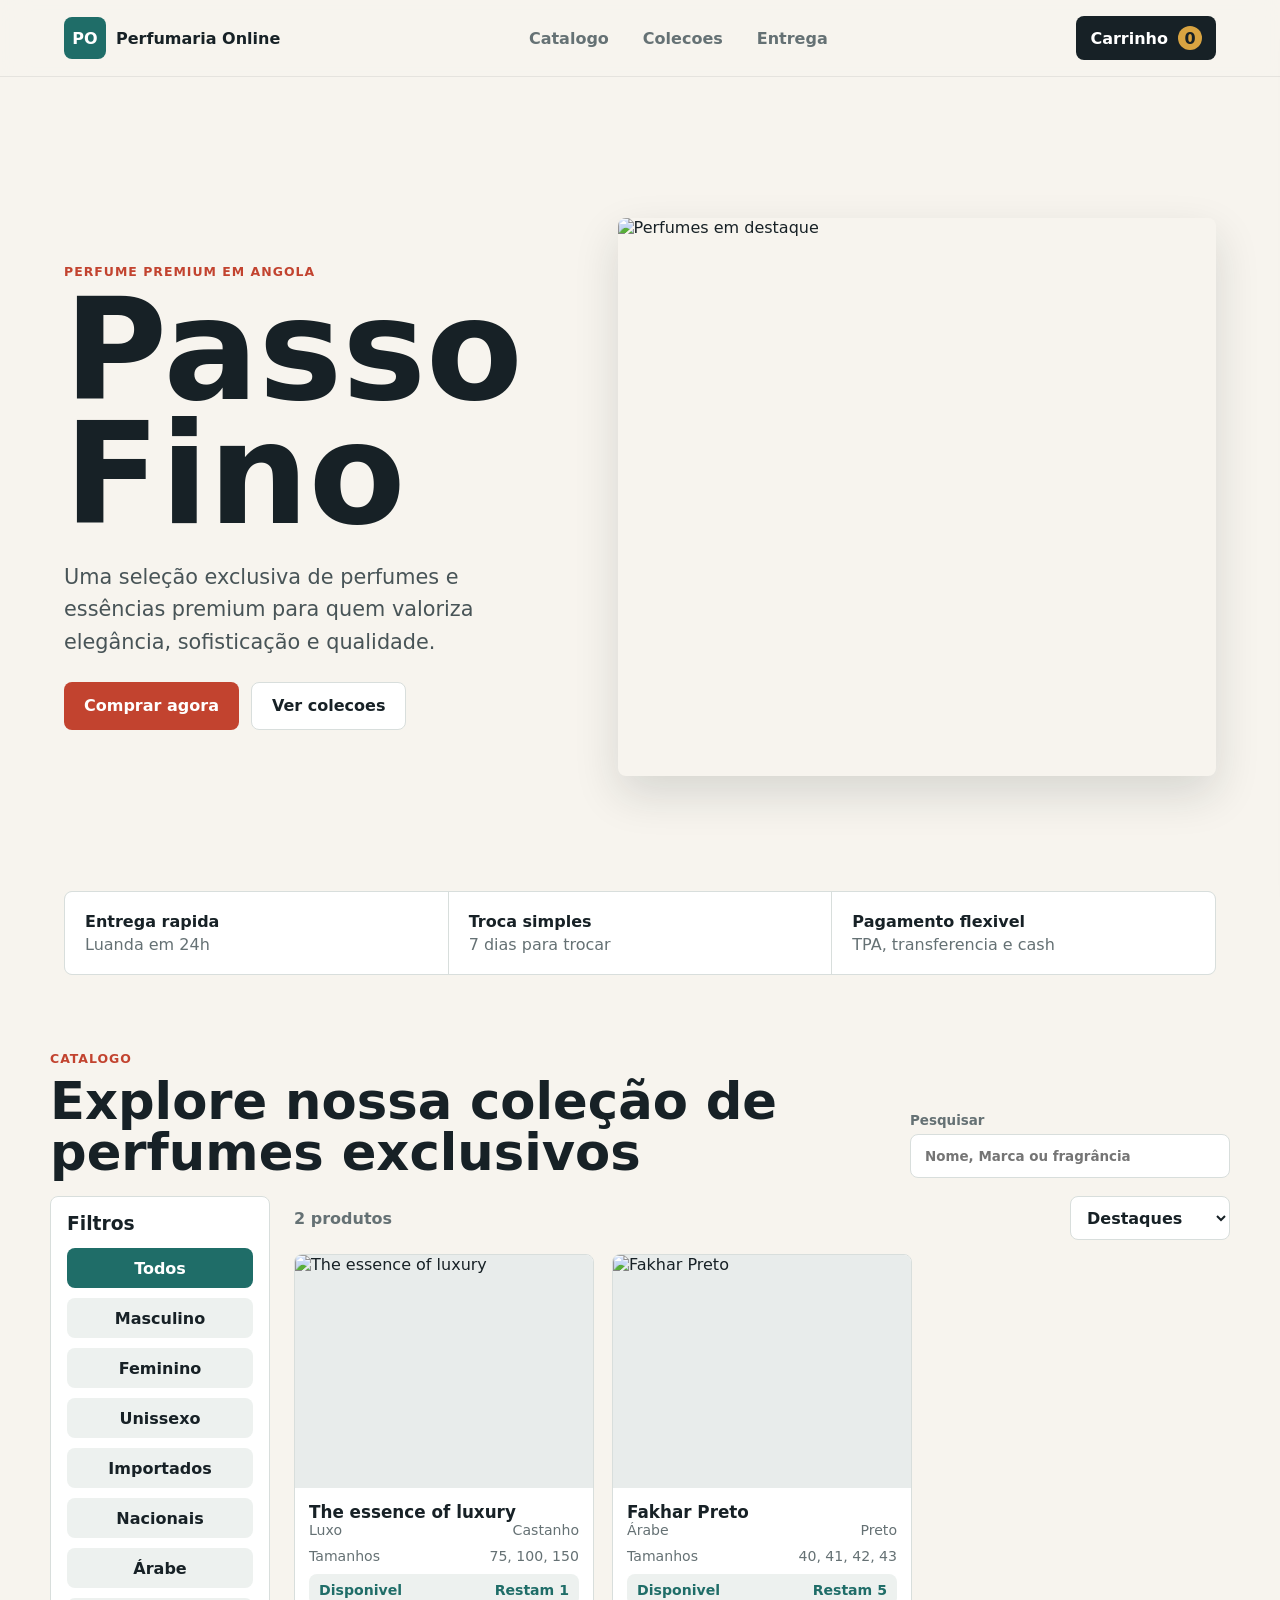
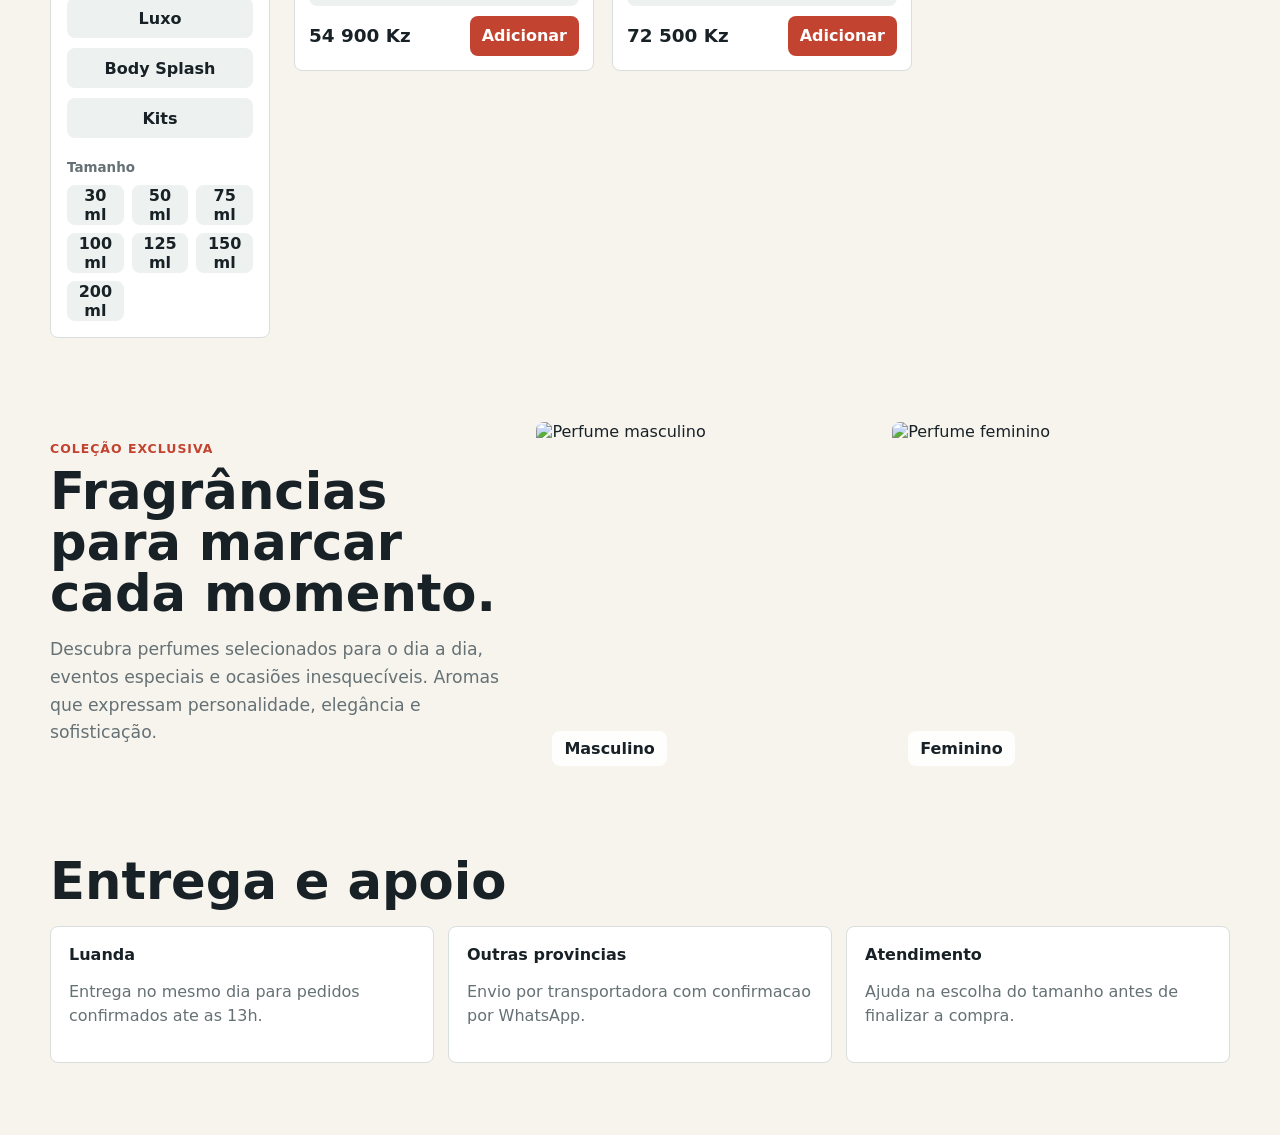
==== cria-um-site-de-venda-online/index.html @ bb4bacbf "Add files via upload" ====
<!doctype html>
<html lang="pt">
  <head>
    <meta charset="utf-8" />
    <meta name="viewport" content="width=device-width, initial-scale=1" />
    <title>Perfumaria Online | Loja online de Perfume</title>
    <link rel="preconnect" href="https://images.unsplash.com" />
    <link rel="stylesheet" href="styles.css" />
  </head>
  <body>
    <header class="site-header">
      <a class="brand" href="#inicio" aria-label="Perfumaria Online - Voltar para o início">
        <span class="brand-mark">PO</span>
        <span>Perfumaria Online</span>
      </a>

      <nav class="main-nav" aria-label="Navegacao principal">
        <a href="#catalogo">Catalogo</a>
        <a href="#colecoes">Colecoes</a>
        <a href="#entrega">Entrega</a>
      </nav>

      <button class="cart-button" type="button" aria-label="Abrir carrinho">
        <span>Carrinho</span>
        <strong id="cartCount">0</strong>
      </button>
    </header>

    <main id="inicio">
      <section class="hero" aria-labelledby="heroTitle">
        <div class="hero-copy">
          <p class="eyebrow">Perfume premium em Angola</p>
          <h1 id="heroTitle">Passo Fino</h1>
          <p>
            Uma seleção exclusiva de perfumes e essências premium para quem valoriza 
            elegância, sofisticação e qualidade.
          </p>
          <div class="hero-actions">
            <a class="primary-action" href="#catalogo">Comprar agora</a>
            <a class="secondary-action" href="#colecoes">Ver colecoes</a>
          </div>
        </div>
        <div class="hero-media" aria-label="Destaque de Perfumes">
          <img
            src="https://images.unsplash.com/photo-1592945403244-b3fbafd7f539?auto=format&fit=crop&w=1200&q=85"
            alt="Perfumes em destaque"
          />
        </div>
      </section>

      <section class="trust-strip" aria-label="Beneficios da loja">
        <div>
          <strong>Entrega rapida</strong>
          <span>Luanda em 24h</span>
        </div>
        <div>
          <strong>Troca simples</strong>
          <span>7 dias para trocar</span>
        </div>
        <div>
          <strong>Pagamento flexivel</strong>
          <span>TPA, transferencia e cash</span>
        </div>
      </section>

      <section class="section-head" id="catalogo">
        <div>
          <p class="eyebrow">Catalogo</p>
          <h2>Explore nossa coleção de perfumes exclusivos</h2>
        </div>
        <label class="search-box">
          <span>Pesquisar</span>
          <input id="searchInput" type="search" placeholder="Nome, Marca ou fragrância" />
        </label>
      </section>

      <section class="shop-layout">
        <aside class="filters" aria-label="Filtros de produtos">
          <h3>Filtros</h3>
          <div class="filter-group" id="categoryFilters">
            <button class="filter is-active" type="button" data-category="Todos">Todos</button>
            <button class="filter" type="button" data-category="Masculino">Masculino</button>
            <button class="filter" type="button" data-category="Feminino">Feminino</button>
            <button class="filter" type="button" data-category="Unissexo">Unissexo</button>
            <button class="filter" type="button" data-category="Importados">Importados</button>
            <button class="filter" type="button" data-category="Nacionais">Nacionais</button>
            <button class="filter" type="button" data-category="Árabe">Árabe</button>
            <button class="filter" type="button" data-category="Luxo">Luxo</button>
            <button class="filter" type="button" data-category="Body Splash">Body Splash</button>
            <button class="filter" type="button" data-category="Kits">Kits</button>
          </div>

          <div class="filter-block">
            <span>Tamanho</span>
            <div class="size-grid" id="sizeFilters">
              <button type="button" data-size="30">30 ml</button>
              <button type="button" data-size="50">50 ml</button>
              <button type="button" data-size="75">75 ml</button>
              <button type="button" data-size="100">100 ml</button>
              <button type="button" data-size="125">125 ml</button>
              <button type="button" data-size="150">150 ml</button>
              <button type="button" data-size="200">200 ml</button>
            </div>
          </div>
        </aside>

        <div>
          <div class="catalog-toolbar">
            <span id="resultCount">0 produtos</span>
            <select id="sortSelect" aria-label="Ordenar produtos">
              <option value="featured">Destaques</option>
              <option value="low">Menor preco</option>
              <option value="high">Maior preco</option>
            </select>
          </div>
          <div class="product-grid" id="productGrid" aria-live="polite"></div>
        </div>
      </section>

      <section class="collections" id="colecoes">
        <div class="collection-copy">
          <p class="eyebrow">Coleção Exclusiva</p>
          <h2>Fragrâncias para marcar cada momento.</h2>
          <p>
            Descubra perfumes selecionados para o dia a dia, eventos especiais
      e ocasiões inesquecíveis. Aromas que expressam personalidade,
      elegância e sofisticação.
          </p>
        </div>
        <div class="collection-grid">
          <article>
            <img
              src="https://images.unsplash.com/photo-1592945403244-b3fbafd7f539?auto=format&fit=crop&w=700&q=85"
              alt="Perfume masculino"
            />
            <span>Masculino</span>
          </article>
          <article>
            <img
              src="https://static.stealthelook.com.br/wp-content/uploads/2024/06/perfumes-femininos-importados-mais-vendidos-beleza-fragrancia-perfume-steal-the-look-8-20240620142622.webp"
              alt="Perfume feminino"
            />
            <span>Feminino</span>
          </article>
        </div>
      </section>

      <section class="delivery" id="entrega">
        <h2>Entrega e apoio</h2>
        <div class="delivery-grid">
          <div>
            <strong>Luanda</strong>
            <p>Entrega no mesmo dia para pedidos confirmados ate as 13h.</p>
          </div>
          <div>
            <strong>Outras provincias</strong>
            <p>Envio por transportadora com confirmacao por WhatsApp.</p>
          </div>
          <div>
            <strong>Atendimento</strong>
            <p>Ajuda na escolha do tamanho antes de finalizar a compra.</p>
          </div>
        </div>
      </section>
    </main>

    <aside class="cart-panel" id="cartPanel" aria-hidden="true" aria-label="Carrinho de compras">
      <div class="cart-panel__head">
        <h2>Carrinho</h2>
        <button class="icon-button" id="closeCart" type="button" aria-label="Fechar carrinho">x</button>
      </div>
      <div class="cart-items" id="cartItems"></div>
      <div class="cart-empty" id="cartEmpty">O carrinho ainda esta vazio.</div>
      <div class="cart-total">
        <span>Total</span>
        <strong id="cartTotal">0 Kz</strong>
      </div>
      <form class="payment-form" id="paymentForm">
        <div class="payment-box">
          <strong>Pagamento por Express</strong>
          <span>Envie o total para o numero 933 135 998 e carregue o comprovativo.</span>
        </div>
        <label>
          <span>Nome do cliente</span>
          <input id="customerName" type="text" placeholder="O seu nome" required />
        </label>
        <label>
          <span>Telefone</span>
          <input id="customerPhone" type="tel" placeholder="9xx xxx xxx" required />
        </label>
        <label>
          <span>Comprovativo de pagamento</span>
          <input id="paymentProof" type="file" accept="image/*,.pdf" required />
        </label>
        <p class="form-alert form-success" id="paymentAlert" role="status"></p>
        <button class="checkout-button" type="submit">Finalizar pedido</button>
      </form>
    </aside>
    <div class="overlay" id="overlay"></div>

    <script src="script.js"></script>
  </body>
</html>
---- cria-um-site-de-venda-online/styles.css ----
:root {
  --ink: #172126;
  --muted: #657174;
  --line: #d8dedc;
  --paper: #f7f4ee;
  --surface: #ffffff;
  --accent: #c2432f;
  --accent-dark: #8f2c20;
  --teal: #1f6d68;
  --gold: #d9a441;
  --shadow: 0 18px 45px rgba(23, 33, 38, 0.14);
}

* {
  box-sizing: border-box;
}

html {
  scroll-behavior: smooth;
}

body {
  margin: 0;
  font-family: Inter, ui-sans-serif, system-ui, -apple-system, BlinkMacSystemFont, "Segoe UI", sans-serif;
  color: var(--ink);
  background: var(--paper);
}

button,
input,
select {
  font: inherit;
}

button,
a {
  -webkit-tap-highlight-color: transparent;
}

img {
  display: block;
  max-width: 100%;
}

.site-header {
  position: sticky;
  top: 0;
  z-index: 10;
  display: grid;
  grid-template-columns: auto 1fr auto;
  align-items: center;
  gap: 24px;
  padding: 16px clamp(16px, 5vw, 72px);
  background: rgba(247, 244, 238, 0.9);
  border-bottom: 1px solid rgba(23, 33, 38, 0.08);
  backdrop-filter: blur(14px);
}

.brand {
  display: inline-flex;
  align-items: center;
  gap: 10px;
  color: var(--ink);
  font-weight: 800;
  text-decoration: none;
}

.brand-mark {
  display: grid;
  width: 42px;
  height: 42px;
  place-items: center;
  color: white;
  background: var(--teal);
  border-radius: 8px;
}

.main-nav {
  display: flex;
  justify-content: center;
  gap: clamp(12px, 3vw, 34px);
}

.main-nav a {
  color: var(--muted);
  font-weight: 700;
  text-decoration: none;
}

.cart-button,
.primary-action,
.secondary-action,
.checkout-button,
.filter,
.size-grid button,
.product-card button,
.icon-button {
  border: 0;
  border-radius: 8px;
  cursor: pointer;
  font-weight: 800;
}

.cart-button {
  display: inline-flex;
  align-items: center;
  gap: 10px;
  padding: 10px 14px;
  color: white;
  background: var(--ink);
}

.cart-button strong {
  display: grid;
  min-width: 24px;
  height: 24px;
  place-items: center;
  color: var(--ink);
  background: var(--gold);
  border-radius: 999px;
}

.hero {
  display: grid;
  grid-template-columns: minmax(0, 0.9fr) minmax(320px, 1.1fr);
  align-items: center;
  gap: clamp(24px, 5vw, 72px);
  min-height: calc(100vh - 86px);
  padding: clamp(28px, 5vw, 72px);
  padding-bottom: clamp(18px, 3vw, 38px);
}

.hero-copy {
  max-width: 640px;
}

.eyebrow {
  margin: 0 0 10px;
  color: var(--accent);
  font-size: 0.78rem;
  font-weight: 900;
  letter-spacing: 0.08em;
  text-transform: uppercase;
}

.hero h1 {
  margin: 0;
  font-size: clamp(4rem, 11vw, 9rem);
  line-height: 0.88;
}

.hero p:not(.eyebrow) {
  max-width: 520px;
  margin: 24px 0;
  color: #485457;
  font-size: clamp(1rem, 2vw, 1.3rem);
  line-height: 1.55;
}

.hero-actions {
  display: flex;
  flex-wrap: wrap;
  gap: 12px;
}

.primary-action,
.secondary-action {
  display: inline-flex;
  align-items: center;
  justify-content: center;
  min-height: 48px;
  padding: 0 20px;
  text-decoration: none;
}

.primary-action {
  color: white;
  background: var(--accent);
}

.secondary-action {
  color: var(--ink);
  background: var(--surface);
  border: 1px solid var(--line);
}

.hero-media {
  position: relative;
  overflow: hidden;
  min-height: 62vh;
  border-radius: 8px;
  box-shadow: var(--shadow);
}

.hero-media img {
  width: 100%;
  height: 100%;
  min-height: 62vh;
  object-fit: cover;
}

.trust-strip {
  display: grid;
  grid-template-columns: repeat(3, 1fr);
  gap: 1px;
  margin: 0 clamp(16px, 5vw, 72px) 42px;
  overflow: hidden;
  border: 1px solid var(--line);
  border-radius: 8px;
  background: var(--line);
}

.trust-strip div {
  padding: 20px;
  background: var(--surface);
}

.trust-strip strong,
.trust-strip span {
  display: block;
}

.trust-strip span {
  margin-top: 4px;
  color: var(--muted);
}

.section-head,
.shop-layout,
.collections,
.delivery {
  width: min(1180px, calc(100% - 32px));
  margin: 0 auto;
}

.section-head {
  display: flex;
  align-items: end;
  justify-content: space-between;
  gap: 18px;
  padding: 34px 0 18px;
}

h2 {
  margin: 0;
  font-size: clamp(1.8rem, 4vw, 3.4rem);
  line-height: 1;
}

.search-box {
  display: grid;
  gap: 6px;
  min-width: min(100%, 320px);
  color: var(--muted);
  font-size: 0.84rem;
  font-weight: 800;
}

.search-box input,
.catalog-toolbar select {
  min-height: 44px;
  border: 1px solid var(--line);
  border-radius: 8px;
  background: var(--surface);
  color: var(--ink);
}

.search-box input {
  padding: 0 14px;
}

.shop-layout {
  display: grid;
  grid-template-columns: 220px 1fr;
  gap: 24px;
}

.filters {
  align-self: start;
  position: sticky;
  top: 92px;
  padding: 16px;
  background: var(--surface);
  border: 1px solid var(--line);
  border-radius: 8px;
}

.filters h3 {
  margin: 0 0 14px;
}

.filter-group,
.filter-block {
  display: grid;
  gap: 10px;
}

.filter {
  min-height: 40px;
  color: var(--ink);
  background: #edf1ef;
}

.filter.is-active,
.size-grid button.is-active {
  color: white;
  background: var(--teal);
}

.filter-block {
  margin-top: 22px;
}

.filter-block span {
  color: var(--muted);
  font-size: 0.84rem;
  font-weight: 800;
}

.size-grid {
  display: grid;
  grid-template-columns: repeat(3, 1fr);
  gap: 8px;
}

.size-grid button {
  min-height: 38px;
  color: var(--ink);
  background: #edf1ef;
}

.catalog-toolbar {
  display: flex;
  align-items: center;
  justify-content: space-between;
  gap: 12px;
  margin-bottom: 14px;
  color: var(--muted);
  font-weight: 800;
}

.catalog-toolbar select {
  padding: 0 12px;
}

.product-grid {
  display: grid;
  grid-template-columns: repeat(3, minmax(0, 1fr));
  gap: 18px;
}

.product-card {
  overflow: hidden;
  background: var(--surface);
  border: 1px solid var(--line);
  border-radius: 8px;
}

.product-card img {
  width: 100%;
  aspect-ratio: 1 / 0.78;
  object-fit: cover;
  background: #e8eceb;
}

.product-card__body {
  display: grid;
  gap: 10px;
  padding: 14px;
}

.product-card h3 {
  margin: 0;
  font-size: 1.05rem;
}

.meta {
  display: flex;
  justify-content: space-between;
  gap: 8px;
  color: var(--muted);
  font-size: 0.88rem;
}

.price-row {
  display: flex;
  align-items: center;
  justify-content: space-between;
  gap: 10px;
}

.price-row strong {
  font-size: 1.15rem;
}

.product-card button {
  min-height: 40px;
  padding: 0 12px;
  color: white;
  background: var(--accent);
}

.product-card button:disabled {
  cursor: not-allowed;
  background: #9da7a5;
}

.stock-line {
  display: flex;
  align-items: center;
  justify-content: space-between;
  gap: 10px;
  padding: 8px 10px;
  background: #edf1ef;
  border-radius: 8px;
  font-size: 0.88rem;
  font-weight: 900;
}

.stock-ok {
  color: var(--teal);
}

.stock-out {
  color: var(--accent-dark);
}

.collections {
  display: grid;
  grid-template-columns: 0.8fr 1.2fr;
  gap: 24px;
  align-items: center;
  padding: 84px 0 40px;
}

.collection-copy p:not(.eyebrow) {
  color: var(--muted);
  font-size: 1.08rem;
  line-height: 1.6;
}

.collection-grid {
  display: grid;
  grid-template-columns: repeat(2, 1fr);
  gap: 18px;
}

.collection-grid article {
  position: relative;
  overflow: hidden;
  min-height: 360px;
  border-radius: 8px;
}

.collection-grid img {
  width: 100%;
  height: 100%;
  object-fit: cover;
}

.collection-grid span {
  position: absolute;
  left: 16px;
  bottom: 16px;
  padding: 8px 12px;
  color: var(--ink);
  font-weight: 900;
  background: rgba(255, 255, 255, 0.86);
  border-radius: 8px;
}

.delivery {
  padding: 34px 0 72px;
}

.delivery-grid {
  display: grid;
  grid-template-columns: repeat(3, 1fr);
  gap: 14px;
  margin-top: 18px;
}

.delivery-grid div {
  padding: 18px;
  background: var(--surface);
  border: 1px solid var(--line);
  border-radius: 8px;
}

.delivery-grid p {
  color: var(--muted);
  line-height: 1.5;
}

.cart-panel {
  position: fixed;
  top: 0;
  right: 0;
  z-index: 30;
  display: grid;
  grid-template-rows: auto minmax(120px, 1fr) auto auto;
  width: min(420px, 100%);
  height: 100vh;
  padding: 18px;
  background: var(--surface);
  box-shadow: var(--shadow);
  transform: translateX(110%);
  transition: transform 180ms ease;
}

.cart-panel.is-open {
  transform: translateX(0);
}

.cart-panel__head {
  display: flex;
  align-items: center;
  justify-content: space-between;
}

.icon-button {
  width: 38px;
  height: 38px;
  color: var(--ink);
  background: #edf1ef;
}

.cart-items {
  display: grid;
  align-content: start;
  gap: 12px;
  overflow: auto;
  padding: 12px 0;
}

.cart-item {
  display: grid;
  grid-template-columns: 64px 1fr auto;
  gap: 10px;
  align-items: center;
  padding: 10px;
  border: 1px solid var(--line);
  border-radius: 8px;
}

.cart-item img {
  width: 64px;
  height: 64px;
  border-radius: 6px;
  object-fit: cover;
}

.cart-item h3 {
  margin: 0 0 4px;
  font-size: 0.95rem;
}

.cart-item span {
  color: var(--muted);
  font-size: 0.84rem;
}

.cart-item button {
  width: 30px;
  height: 30px;
  border: 0;
  border-radius: 8px;
  background: #f2dfda;
  color: var(--accent-dark);
  cursor: pointer;
}

.cart-empty {
  align-self: center;
  color: var(--muted);
  text-align: center;
}

.cart-empty.is-hidden {
  display: none;
}

.cart-total {
  display: flex;
  justify-content: space-between;
  padding: 16px 0;
  border-top: 1px solid var(--line);
  font-size: 1.1rem;
}

.checkout-button {
  min-height: 50px;
  color: white;
  background: var(--teal);
}

.payment-form {
  display: grid;
  gap: 10px;
  padding-top: 12px;
  border-top: 1px solid var(--line);
}

.payment-form label {
  display: grid;
  gap: 6px;
  color: var(--muted);
  font-size: 0.82rem;
  font-weight: 800;
}

.payment-form input {
  width: 100%;
  min-height: 42px;
  padding: 0 12px;
  color: var(--ink);
  background: #f8faf9;
  border: 1px solid var(--line);
  border-radius: 8px;
}

.payment-box {
  display: grid;
  gap: 4px;
  padding: 12px;
  background: #edf1ef;
  border: 1px solid var(--line);
  border-radius: 8px;
}

.payment-box strong {
  color: var(--teal);
}

.payment-box span {
  color: var(--muted);
  font-size: 0.86rem;
  line-height: 1.45;
}

.overlay {
  position: fixed;
  inset: 0;
  z-index: 20;
  pointer-events: none;
  background: rgba(23, 33, 38, 0.36);
  opacity: 0;
  transition: opacity 180ms ease;
}

.overlay.is-open {
  pointer-events: auto;
  opacity: 1;
}

.auth-page {
  min-height: 100vh;
  background: var(--ink);
}

.auth-shell {
  display: grid;
  grid-template-columns: minmax(320px, 0.85fr) minmax(360px, 1.15fr);
  min-height: 100vh;
}

.auth-panel {
  display: grid;
  align-content: center;
  gap: 28px;
  padding: clamp(24px, 6vw, 72px);
  background: var(--paper);
}

.auth-copy h1,
.admin-intro h1 {
  margin: 0;
  font-size: clamp(2.5rem, 7vw, 5.5rem);
  line-height: 0.95;
}

.auth-copy p:not(.eyebrow),
.admin-intro p {
  max-width: 560px;
  color: var(--muted);
  line-height: 1.6;
}

.auth-form,
.product-form {
  display: grid;
  gap: 16px;
}

.auth-form label,
.product-form label {
  display: grid;
  gap: 7px;
  color: var(--muted);
  font-size: 0.86rem;
  font-weight: 800;
}

.product-form .check-field {
  display: flex;
  align-items: center;
  gap: 10px;
  min-height: 46px;
  padding: 0 13px;
  color: var(--ink);
  background: var(--surface);
  border: 1px solid var(--line);
  border-radius: 8px;
}

.check-field input {
  width: 18px;
  min-height: 18px;
}

.auth-form input,
.product-form input,
.product-form select {
  width: 100%;
  min-height: 46px;
  padding: 0 13px;
  color: var(--ink);
  background: var(--surface);
  border: 1px solid var(--line);
  border-radius: 8px;
}

.auth-image {
  min-height: 100vh;
  overflow: hidden;
}

.auth-image img {
  width: 100%;
  height: 100%;
  object-fit: cover;
}

.form-alert {
  min-height: 22px;
  margin: 0;
  color: var(--accent-dark);
  font-weight: 800;
}

.form-success {
  color: var(--teal);
}

.admin-shell {
  width: min(1180px, calc(100% - 32px));
  margin: 0 auto;
  padding: 48px 0 80px;
}

.admin-intro {
  margin-bottom: 28px;
}

.reports-panel {
  display: grid;
  grid-template-columns: repeat(4, minmax(0, 1fr));
  gap: 14px;
  margin-bottom: 28px;
}

.report-card {
  display: grid;
  gap: 8px;
  padding: 18px;
  background: var(--surface);
  border: 1px solid var(--line);
  border-radius: 8px;
}

.report-card span {
  color: var(--muted);
  font-size: 0.84rem;
  font-weight: 900;
}

.report-card strong {
  font-size: clamp(1.45rem, 3vw, 2.2rem);
  line-height: 1;
}

.admin-grid {
  display: grid;
  grid-template-columns: minmax(320px, 0.95fr) minmax(320px, 1.05fr);
  gap: 24px;
  align-items: start;
}

.settings-panel {
  display: grid;
  grid-template-columns: minmax(260px, 0.85fr) minmax(320px, 1.15fr);
  gap: 24px;
  align-items: start;
  margin-top: 28px;
}

.orders-panel {
  display: grid;
  gap: 14px;
  margin-top: 32px;
  padding: 18px;
  background: var(--surface);
  border: 1px solid var(--line);
  border-radius: 8px;
}

.orders-panel .catalog-toolbar {
  align-items: start;
}

.orders-list {
  display: grid;
  gap: 12px;
}

.order-card {
  display: flex;
  align-items: center;
  justify-content: space-between;
  gap: 14px;
  padding: 14px;
  background: #f8faf9;
  border: 1px solid var(--line);
  border-radius: 8px;
}

.order-card h3 {
  margin: 0 0 4px;
}

.order-card p,
.order-card span {
  margin: 0;
  color: var(--muted);
  line-height: 1.45;
}

.proof-link {
  display: inline-flex;
  align-items: center;
  justify-content: center;
  min-height: 38px;
  padding: 0 12px;
  color: white;
  background: var(--accent);
  border-radius: 8px;
  font-weight: 800;
  text-decoration: none;
  white-space: nowrap;
}

.settings-panel > div:first-child {
  padding-top: 8px;
}

.settings-panel p:not(.eyebrow) {
  color: var(--muted);
  line-height: 1.6;
}

.product-form,
.admin-products {
  padding: 18px;
  background: var(--surface);
  border: 1px solid var(--line);
  border-radius: 8px;
}

.form-row {
  display: grid;
  grid-template-columns: repeat(2, minmax(0, 1fr));
  gap: 14px;
}

.preview-box {
  display: grid;
  min-height: 220px;
  place-items: center;
  overflow: hidden;
  color: var(--muted);
  background: #edf1ef;
  border: 1px dashed #b7c2bf;
  border-radius: 8px;
  text-align: center;
}

.preview-box img {
  display: none;
  width: 100%;
  height: 260px;
  object-fit: cover;
}

.preview-box img.is-visible {
  display: block;
}

.is-hidden {
  display: none;
}

.admin-products {
  display: grid;
  gap: 14px;
}

.admin-small-action {
  min-height: 38px;
  padding: 0 12px;
  font-size: 0.9rem;
}

.admin-list {
  display: grid;
  gap: 12px;
}

.admin-product {
  display: grid;
  grid-template-columns: 88px 1fr auto;
  gap: 12px;
  align-items: center;
  padding: 10px;
  border: 1px solid var(--line);
  border-radius: 8px;
}

.admin-product img {
  width: 88px;
  height: 88px;
  object-fit: cover;
  border-radius: 6px;
}

.admin-product h3 {
  margin: 0 0 4px;
  font-size: 1rem;
}

.admin-product p,
.admin-product span,
.empty-admin {
  margin: 0;
  color: var(--muted);
  line-height: 1.45;
}

.admin-product strong {
  display: inline-block;
  margin-top: 6px;
  font-size: 0.88rem;
}

.admin-product button {
  width: 34px;
  height: 34px;
  color: var(--accent-dark);
  background: #f2dfda;
  border: 0;
  border-radius: 8px;
  cursor: pointer;
  font-weight: 900;
}

@media (max-width: 900px) {
  .site-header {
    grid-template-columns: 1fr auto;
  }

  .main-nav {
    display: none;
  }

  .hero,
  .shop-layout,
  .collections,
  .auth-shell,
  .admin-grid,
  .settings-panel {
    grid-template-columns: 1fr;
  }

  .auth-image {
    min-height: 360px;
    order: -1;
  }

  .hero {
    min-height: auto;
  }

  .hero-media,
  .hero-media img {
    min-height: 360px;
  }

  .filters {
    position: static;
  }

  .filter-group {
    grid-template-columns: repeat(5, minmax(0, 1fr));
  }

  .product-grid,
  .delivery-grid,
  .reports-panel {
    grid-template-columns: repeat(2, minmax(0, 1fr));
  }
}

@media (max-width: 620px) {
  .site-header {
    padding: 12px 16px;
  }

  .cart-button span {
    display: none;
  }

  .hero {
    padding: 24px 16px;
  }

  .hero h1 {
    font-size: clamp(3.2rem, 18vw, 5.4rem);
  }

  .trust-strip,
  .section-head,
  .filter-group,
  .product-grid,
  .collection-grid,
  .delivery-grid,
  .reports-panel {
    grid-template-columns: 1fr;
  }

  .section-head {
    align-items: stretch;
    flex-direction: column;
  }

  .collection-grid article {
    min-height: 280px;
  }

  .form-row,
  .admin-product,
  .order-card {
    grid-template-columns: 1fr;
  }

  .order-card {
    align-items: stretch;
    flex-direction: column;
  }

  .admin-product img {
    width: 100%;
    height: 180px;
  }
}
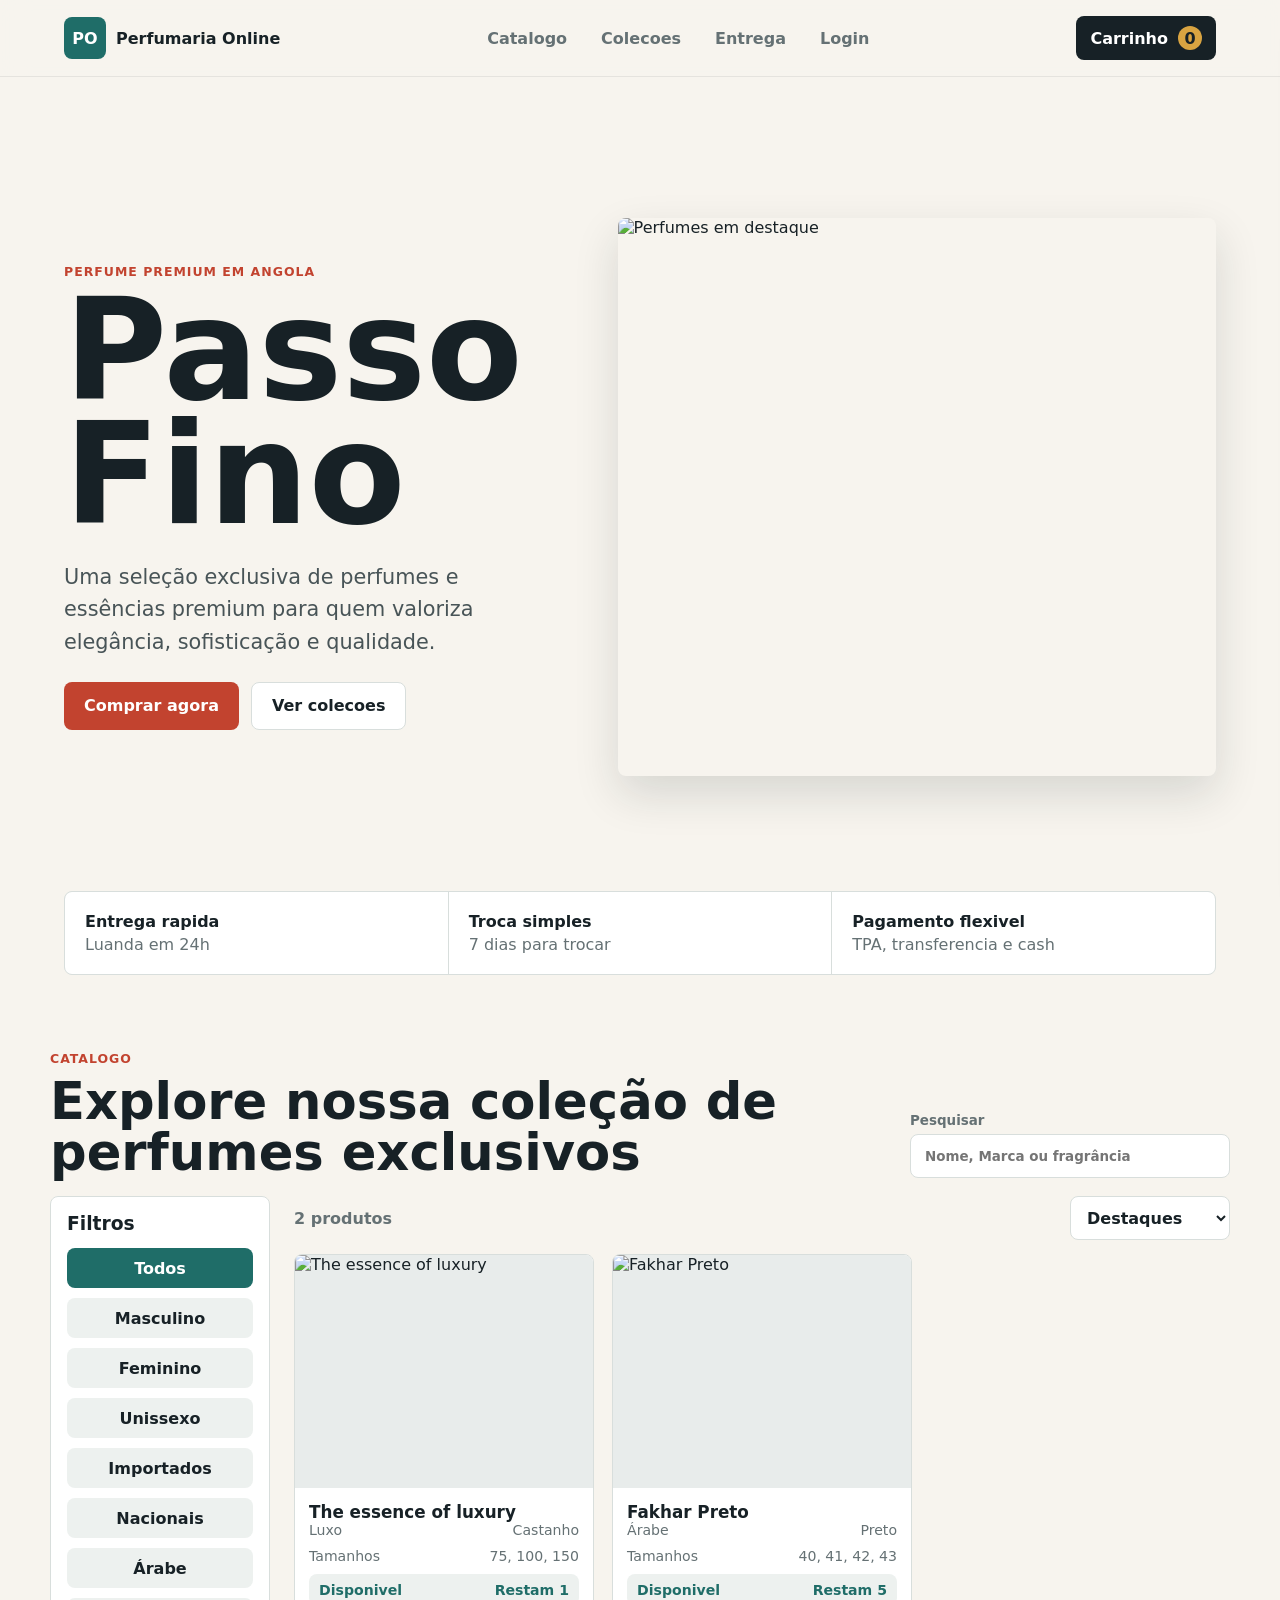
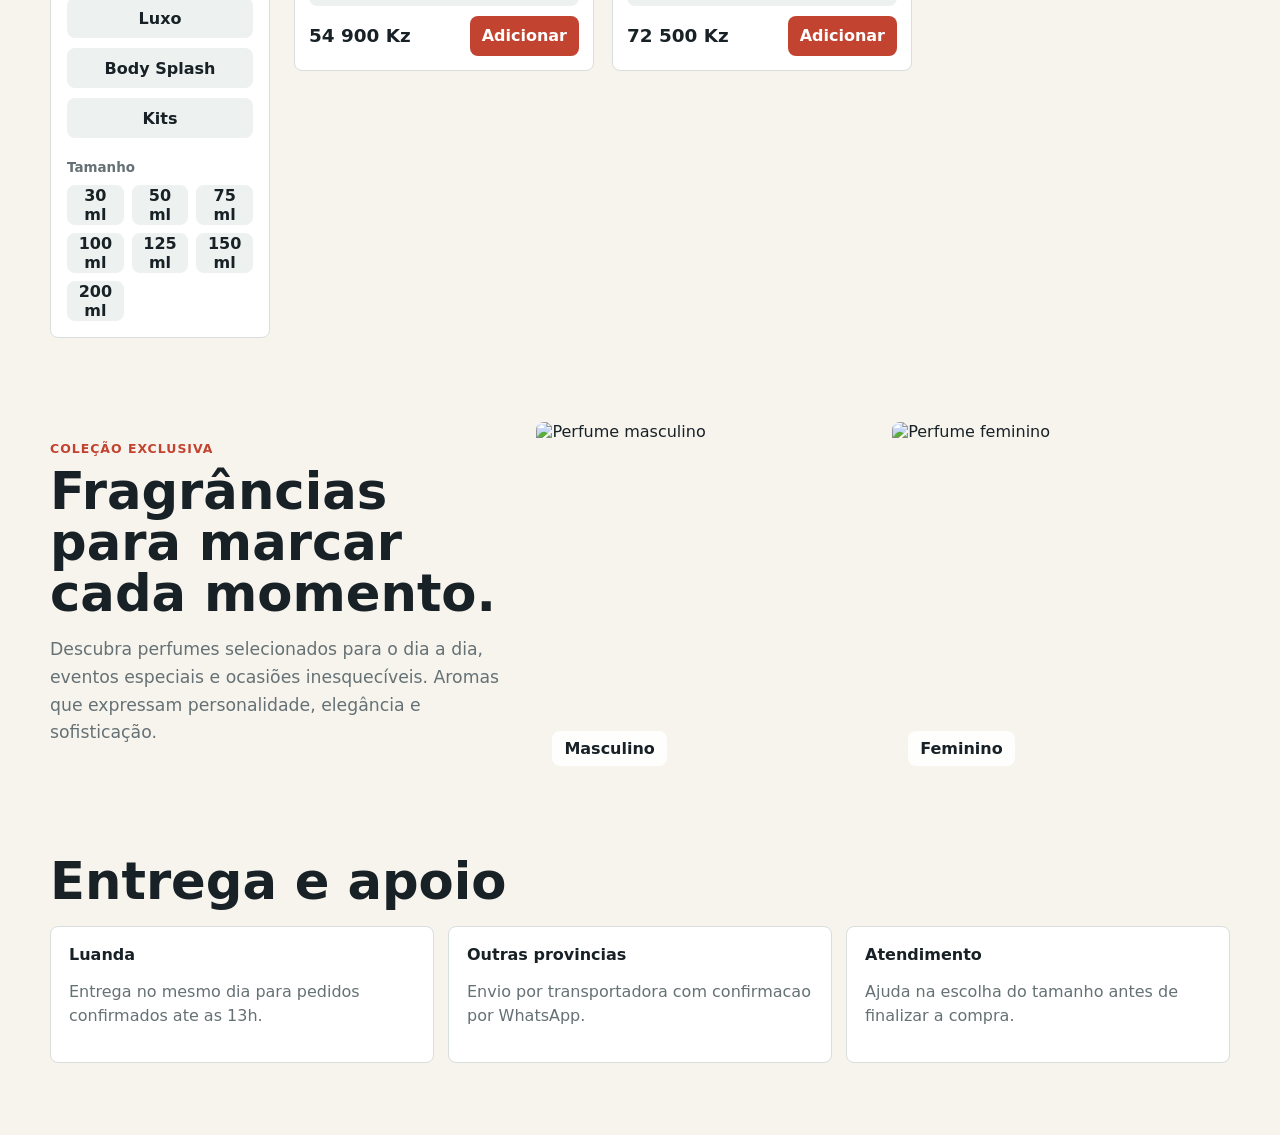
==== commit b7826048: "Add Login link to main navigation" ====
--- a/cria-um-site-de-venda-online/index.html
+++ b/cria-um-site-de-venda-online/index.html
@@ -18,6 +18,7 @@
         <a href="#catalogo">Catalogo</a>
         <a href="#colecoes">Colecoes</a>
         <a href="#entrega">Entrega</a>
+        <a href="login.html">Login</a>
       </nav>
 
       <button class="cart-button" type="button" aria-label="Abrir carrinho">
